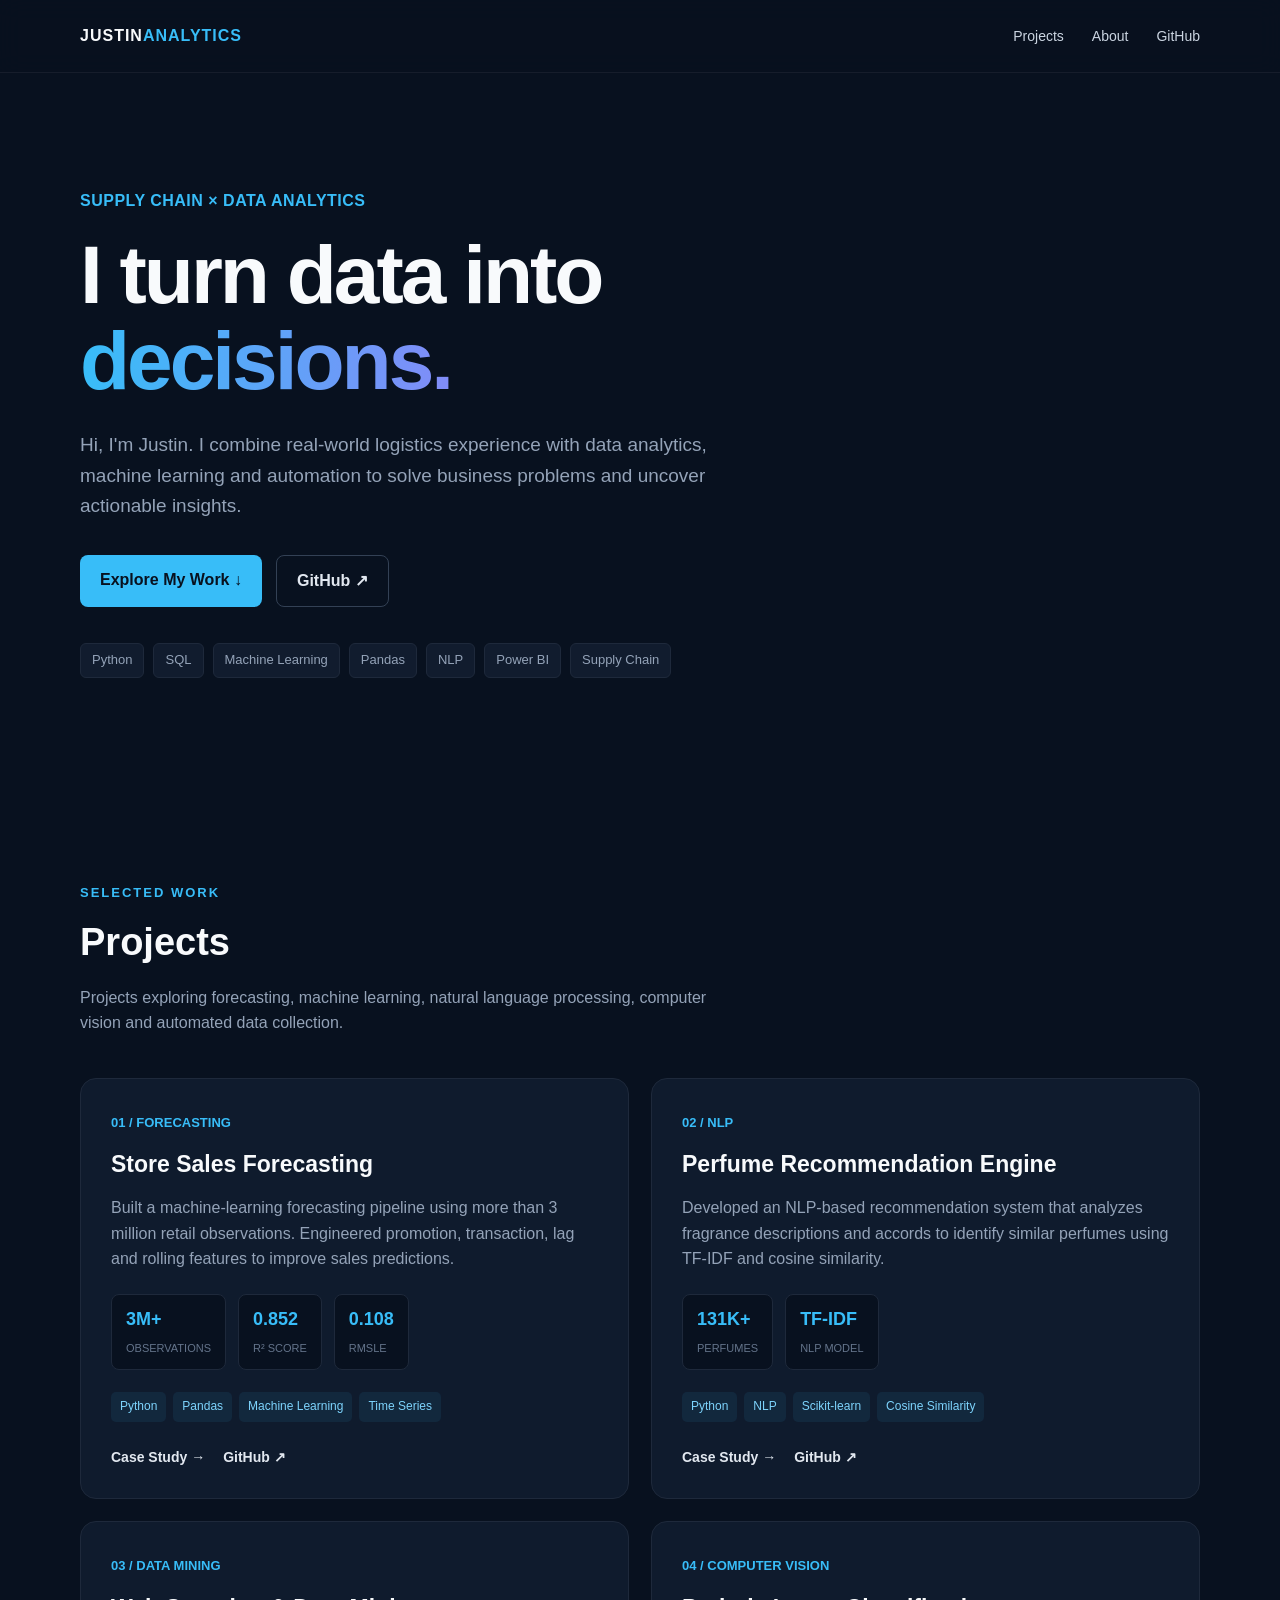
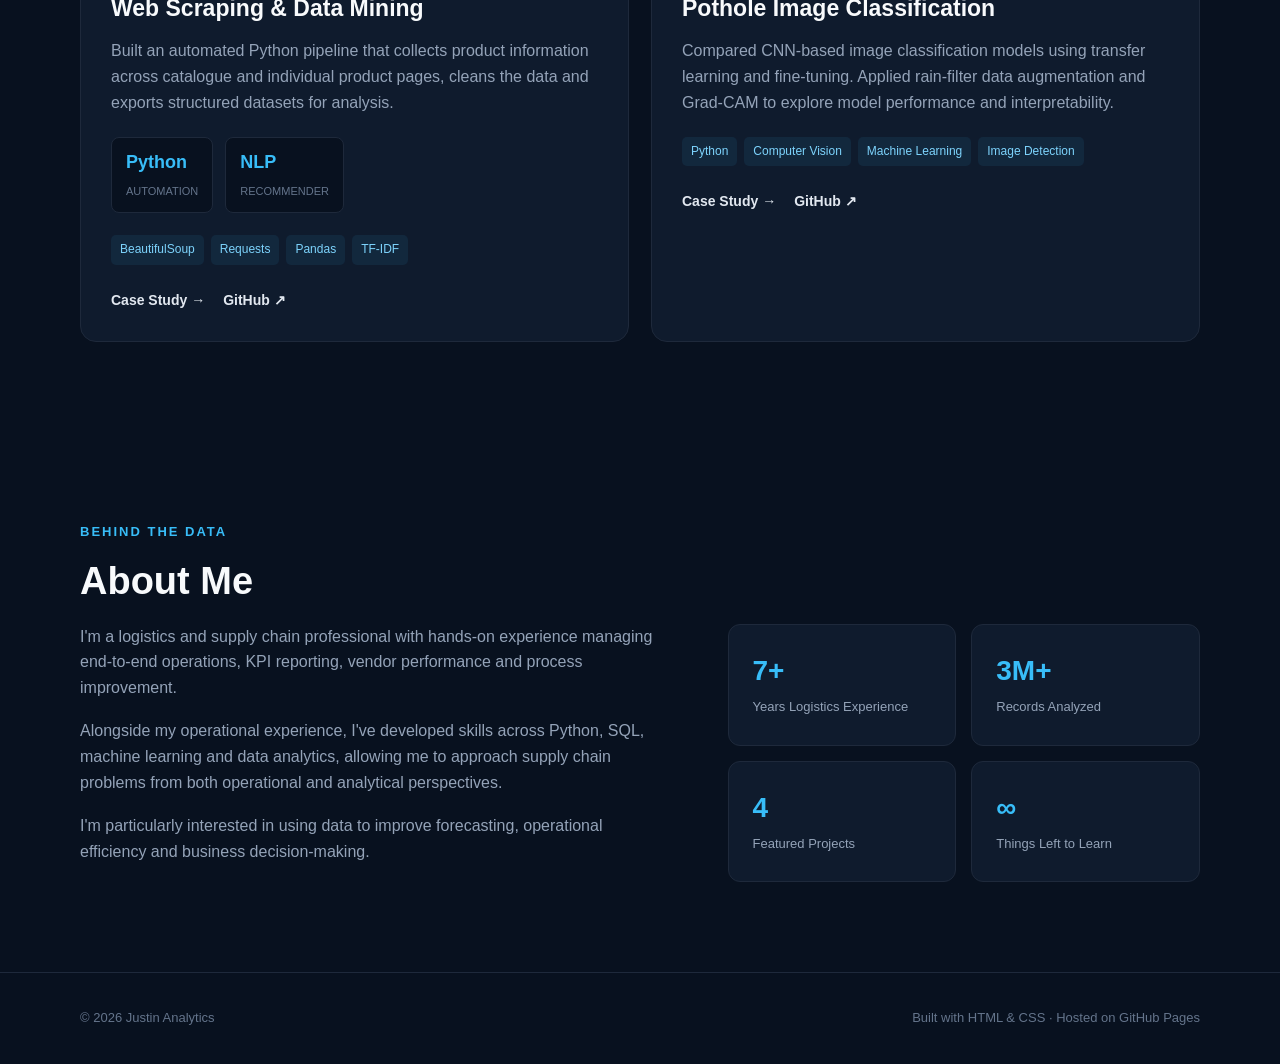
==== index.html @ 73d6aae2 "Add GoatCounter script for analytics" ====
<!DOCTYPE html>
<html lang="en">

<head>
    <meta charset="UTF-8">
    <meta name="viewport" content="width=device-width, initial-scale=1.0">

    <meta name="description"
          content="Justin's portfolio showcasing projects in data analytics, machine learning and supply chain.">

    <title>Justin Analytics | Data & Supply Chain</title>

    <link rel="stylesheet" href="style.css">
</head>

<body>

<nav>
    <div class="container nav-container">

        <div class="logo">
            JUSTIN<span>ANALYTICS</span>
        </div>

        <div class="nav-links">
            <a href="#projects">Projects</a>
            <a href="#about">About</a>
            <a href="https://github.com/ShinyDratini"
               target="_blank"
               rel="noopener noreferrer">GitHub</a>
        </div>

    </div>
</nav>


<main>

<section class="hero">

    <div class="container">

        <div class="eyebrow">
            SUPPLY CHAIN × DATA ANALYTICS
        </div>

        <h1>
            I turn data into
            <span class="gradient-text">decisions.</span>
        </h1>

        <p class="hero-description">
            Hi, I'm Justin. I combine real-world logistics experience
            with data analytics, machine learning and automation to
            solve business problems and uncover actionable insights.
        </p>

        <div class="hero-buttons">

            <a href="#projects" class="btn btn-primary">
                Explore My Work ↓
            </a>

            <a href="https://github.com/ShinyDratini"
               target="_blank"
               rel="noopener noreferrer"
               class="btn btn-secondary">
                GitHub ↗
            </a>

        </div>

        <div class="skills">
            <span class="skill">Python</span>
            <span class="skill">SQL</span>
            <span class="skill">Machine Learning</span>
            <span class="skill">Pandas</span>
            <span class="skill">NLP</span>
            <span class="skill">Power BI</span>
            <span class="skill">Supply Chain</span>
        </div>

    </div>

</section>


<section id="projects">

<div class="container">

    <div class="section-label">Selected Work</div>

    <h2 class="section-title">
        Projects
    </h2>

    <p class="section-description">
        Projects exploring forecasting, machine learning,
        natural language processing, computer vision and
        automated data collection.
    </p>


    <div class="project-grid">


        <!-- SALES FORECASTING -->

        <article class="project-card">

            <span class="project-number">01 / FORECASTING</span>

            <h3>Store Sales Forecasting</h3>

            <p>
                Built a machine-learning forecasting pipeline using
                more than 3 million retail observations. Engineered
                promotion, transaction, lag and rolling features to
                improve sales predictions.
            </p>

            <div class="metrics">

                <div class="metric">
                    <strong>3M+</strong>
                    <span>OBSERVATIONS</span>
                </div>

                <div class="metric">
                    <strong>0.852</strong>
                    <span>R² SCORE</span>
                </div>

                <div class="metric">
                    <strong>0.108</strong>
                    <span>RMSLE</span>
                </div>

            </div>

            <div class="tags">
                <span class="tag">Python</span>
                <span class="tag">Pandas</span>
                <span class="tag">Machine Learning</span>
                <span class="tag">Time Series</span>
            </div>

 
            <div class="project-links">

                <a href="projects/sales-forecasting.html">
                    Case Study →
                </a>

                <a href="https://github.com/ShinyDratini/Store-Sales---Time-Series-Forecasting"
                   target="_blank"
                   rel="noopener noreferrer">
                    GitHub ↗
                </a>

            </div>
        </article>


        <!-- PERFUME -->

        <article class="project-card">

            <span class="project-number">02 / NLP</span>

            <h3>Perfume Recommendation Engine</h3>

            <p>
                Developed an NLP-based recommendation system that
                analyzes fragrance descriptions and accords to identify
                similar perfumes using TF-IDF and cosine similarity.
            </p>

            <div class="metrics">

                <div class="metric">
                    <strong>131K+</strong>
                    <span>PERFUMES</span>
                </div>

                <div class="metric">
                    <strong>TF-IDF</strong>
                    <span>NLP MODEL</span>
                </div>

            </div>

            <div class="tags">
                <span class="tag">Python</span>
                <span class="tag">NLP</span>
                <span class="tag">Scikit-learn</span>
                <span class="tag">Cosine Similarity</span>
            </div>

            <div class="project-links">

                <a href="projects/fragrance-recommender.html">
                    Case Study →
                </a>

                <a href="https://github.com/ShinyDratini/Fragrantica-Perfume-Recommender"
                   target="_blank"
                   rel="noopener noreferrer">
                    GitHub ↗
                </a>

            </div>
        </article>


        <!-- WEB SCRAPING -->

        <article class="project-card">

            <span class="project-number">03 / DATA MINING</span>

            <h3>Web Scraping & Data Mining</h3>

            <p>
                Built an automated Python pipeline that collects product
                information across catalogue and individual product pages,
                cleans the data and exports structured datasets for analysis.
            </p>

            <div class="metrics">

                <div class="metric">
                    <strong>Python</strong>
                    <span>AUTOMATION</span>
                </div>

                <div class="metric">
                    <strong>NLP</strong>
                    <span>RECOMMENDER</span>
                </div>

            </div>

            <div class="tags">
                <span class="tag">BeautifulSoup</span>
                <span class="tag">Requests</span>
                <span class="tag">Pandas</span>
                <span class="tag">TF-IDF</span>
            </div>

            <div class="project-links">

                <a href="projects/web-scraping.html">
                    Case Study →
                </a>

                <a href="https://github.com/ShinyDratini/web-scraping-data-mining"
                   target="_blank"
                   rel="noopener noreferrer">
                    GitHub ↗
                </a>

            </div>

        </article>


        <!-- POTHOLE -->

        <article class="project-card">

            <span class="project-number">04 / COMPUTER VISION</span>

            <h3>Pothole Image Classification</h3>

            <p>
                Compared CNN-based image classification models
                using transfer learning and fine-tuning.
                Applied rain-filter data augmentation and
                Grad-CAM to explore model performance
                and interpretability.
            </p>

            <div class="tags">
                <span class="tag">Python</span>
                <span class="tag">Computer Vision</span>
                <span class="tag">Machine Learning</span>
                <span class="tag">Image Detection</span>
            </div>

            <div class="project-links">

                <a href="projects/pothole-detection.html">
                    Case Study →
                </a>

                <a href="https://github.com/ShinyDratini/pothole-detection-computer-vision"
                   target="_blank"
                   rel="noopener noreferrer">
                    GitHub ↗
                </a>

            </div>

        </article>


    </div>

</div>

</section>


<section id="about">

<div class="container">

    <div class="section-label">Behind the Data</div>

    <h2 class="section-title">
        About Me
    </h2>


    <div class="about-grid">

        <div class="about-text">

            <p>
                I'm a logistics and supply chain professional with
                hands-on experience managing end-to-end operations,
                KPI reporting, vendor performance and process improvement.
            </p>

            <p>
                Alongside my operational experience, I've developed
                skills across Python, SQL, machine learning and data
                analytics, allowing me to approach supply chain problems
                from both operational and analytical perspectives.
            </p>

            <p>
                I'm particularly interested in using data to improve
                forecasting, operational efficiency and business
                decision-making.
            </p>

        </div>


        <div class="about-stats">

            <div class="stat">
                <strong>7+</strong>
                <span>Years Logistics Experience</span>
            </div>

            <div class="stat">
                <strong>3M+</strong>
                <span>Records Analyzed</span>
            </div>

            <div class="stat">
                <strong>4</strong>
                <span>Featured Projects</span>
            </div>

            <div class="stat">
                <strong>∞</strong>
                <span>Things Left to Learn</span>
            </div>

        </div>

    </div>

</div>

</section>

</main>


<footer>

    <div class="container footer-content">

        <span>© 2026 Justin Analytics</span>

        <span>
            Built with HTML & CSS · Hosted on GitHub Pages
        </span>

    </div>

</footer>
<script
    data-goatcounter="https://justinanalytics.goatcounter.com/count"
    async
    src="https://gc.zgo.at/count.js">
</script>
</body>
</html>
---- style.css ----
* {
    box-sizing: border-box;
    margin: 0;
    padding: 0;
}

html {
    scroll-behavior: smooth;
}

body {
    font-family: Inter, -apple-system, BlinkMacSystemFont, "Segoe UI", sans-serif;
    background: #08111f;
    color: #f8fafc;
    line-height: 1.6;
}

.container {
    width: min(1120px, 90%);
    margin: auto;
}

/* NAVIGATION */

nav {
    position: sticky;
    top: 0;
    z-index: 100;
    background: rgba(8, 17, 31, 0.88);
    backdrop-filter: blur(12px);
    border-bottom: 1px solid rgba(255,255,255,.06);
}

.nav-container {
    height: 72px;
    display: flex;
    justify-content: space-between;
    align-items: center;
}

.logo {
    font-weight: 800;
    letter-spacing: 1px;
}

.logo span {
    color: #38bdf8;
}

.nav-links {
    display: flex;
    gap: 28px;
}

.nav-links a {
    color: #cbd5e1;
    text-decoration: none;
    font-size: 14px;
    transition: .2s;
}

.nav-links a:hover {
    color: #38bdf8;
}

/* HERO */

.hero {
    min-height: 80vh;
    display: flex;
    align-items: center;
    padding: 80px 0;
}

.eyebrow {
    color: #38bdf8;
    font-weight: 700;
    margin-bottom: 18px;
    letter-spacing: .5px;
}

.hero h1 {
    font-size: clamp(48px, 7vw, 82px);
    line-height: 1.05;
    max-width: 850px;
    letter-spacing: -3px;
}

.gradient-text {
    background: linear-gradient(90deg, #38bdf8, #818cf8);
    -webkit-background-clip: text;
    -webkit-text-fill-color: transparent;
}

.hero-description {
    max-width: 700px;
    margin-top: 26px;
    color: #94a3b8;
    font-size: 19px;
}

.hero-buttons {
    margin-top: 34px;
    display: flex;
    gap: 14px;
    flex-wrap: wrap;
}

.btn {
    display: inline-block;
    padding: 12px 20px;
    border-radius: 8px;
    text-decoration: none;
    font-weight: 700;
    transition: .2s;
}

.btn-primary {
    background: #38bdf8;
    color: #08111f;
}

.btn-primary:hover {
    transform: translateY(-2px);
    background: #7dd3fc;
}

.btn-secondary {
    border: 1px solid #334155;
    color: #e2e8f0;
}

.btn-secondary:hover {
    border-color: #38bdf8;
    color: #38bdf8;
}

.skills {
    display: flex;
    flex-wrap: wrap;
    gap: 9px;
    margin-top: 36px;
}

.skill {
    padding: 6px 11px;
    background: #111c2e;
    border: 1px solid #1e293b;
    border-radius: 6px;
    color: #94a3b8;
    font-size: 13px;
}

/* SECTIONS */

section {
    padding: 90px 0;
}

.section-label {
    color: #38bdf8;
    font-size: 13px;
    font-weight: 800;
    letter-spacing: 2px;
    text-transform: uppercase;
}

.section-title {
    font-size: 38px;
    margin-top: 8px;
    margin-bottom: 12px;
}

.section-description {
    color: #94a3b8;
    max-width: 650px;
    margin-bottom: 42px;
}

/* PROJECTS */

.project-grid {
    display: grid;
    grid-template-columns: repeat(2, 1fr);
    gap: 22px;
}

.project-card {
    background: #0f1b2d;
    border: 1px solid #1e293b;
    border-radius: 16px;
    padding: 30px;
    transition: .25s;
    position: relative;
    overflow: hidden;
}

.project-card:hover {
    transform: translateY(-5px);
    border-color: #38bdf8;
}

.project-number {
    color: #38bdf8;
    font-size: 13px;
    font-weight: 800;
}

.project-card h3 {
    font-size: 23px;
    margin-top: 12px;
}

.project-card p {
    color: #94a3b8;
    margin-top: 12px;
}

.metrics {
    display: flex;
    gap: 12px;
    flex-wrap: wrap;
    margin-top: 22px;
}

.metric {
    background: #08111f;
    border: 1px solid #1e293b;
    padding: 10px 14px;
    border-radius: 8px;
}

.metric strong {
    display: block;
    color: #38bdf8;
    font-size: 18px;
}

.metric span {
    color: #64748b;
    font-size: 11px;
}

.tags {
    display: flex;
    flex-wrap: wrap;
    gap: 7px;
    margin-top: 22px;
}

.tag {
    font-size: 12px;
    color: #7dd3fc;
    background: rgba(56, 189, 248, .08);
    padding: 5px 9px;
    border-radius: 5px;
}

.project-links {
    margin-top: 24px;
    display: flex;
    gap: 18px;
}

.project-links a {
    color: #e2e8f0;
    font-weight: 700;
    text-decoration: none;
    font-size: 14px;
}

.project-links a:hover {
    color: #38bdf8;
}

/* ABOUT */

.about-grid {
    display: grid;
    grid-template-columns: 1.1fr .9fr;
    gap: 70px;
}

.about-text p {
    color: #94a3b8;
    margin-bottom: 18px;
}

.about-stats {
    display: grid;
    grid-template-columns: repeat(2, 1fr);
    gap: 15px;
}

.stat {
    background: #0f1b2d;
    border: 1px solid #1e293b;
    padding: 24px;
    border-radius: 12px;
}

.stat strong {
    display: block;
    color: #38bdf8;
    font-size: 28px;
}

.stat span {
    color: #94a3b8;
    font-size: 13px;
}

/* FOOTER */

footer {
    border-top: 1px solid #1e293b;
    padding: 35px 0;
    color: #64748b;
    font-size: 13px;
}

.footer-content {
    display: flex;
    justify-content: space-between;
}

/* MOBILE */

@media (max-width: 760px) {
    .nav-links {
        gap: 14px;
    }

    .hero h1 {
        letter-spacing: -2px;
    }

    .project-grid,
    .about-grid {
        grid-template-columns: 1fr;
    }

    .about-grid {
        gap: 35px;
    }

    .footer-content {
        flex-direction: column;
        gap: 8px;
    }
}

/* ========================================
   CASE STUDY PAGES
======================================== */

.case-hero {
    padding: 110px 0 70px;
}

.back-link {
    display: inline-block;
    color: #94a3b8;
    text-decoration: none;
    margin-bottom: 45px;
    font-size: 14px;
}

.back-link:hover {
    color: #38bdf8;
}

.case-title {
    font-size: clamp(52px, 7vw, 86px);
    line-height: 1;
    letter-spacing: -4px;
    max-width: 850px;
    margin-top: 16px;
}

.case-intro {
    max-width: 720px;
    color: #94a3b8;
    font-size: 20px;
    margin-top: 28px;
    line-height: 1.7;
}

.case-section {
    border-top: 1px solid #1e293b;
}

.case-metrics {
    display: grid;
    grid-template-columns: repeat(4, 1fr);
    gap: 15px;
    margin-top: 35px;
}

.case-metric {
    background: #0f1b2d;
    border: 1px solid #1e293b;
    border-radius: 12px;
    padding: 25px;
}

.case-metric strong {
    display: block;
    color: #38bdf8;
    font-size: 30px;
}

.case-metric span {
    color: #94a3b8;
    font-size: 13px;
}

.case-content {
    display: grid;
    grid-template-columns: 80px minmax(0, 760px);
    gap: 35px;
}

.case-number {
    color: #334155;
    font-size: 42px;
    font-weight: 800;
}

.case-content p {
    color: #94a3b8;
    font-size: 17px;
    margin-bottom: 20px;
}

.data-grid,
.feature-grid {
    display: grid;
    grid-template-columns: repeat(2, 1fr);
    gap: 12px;
    margin-top: 30px;
}

.data-grid > div,
.feature-box {
    background: #0f1b2d;
    border: 1px solid #1e293b;
    padding: 20px;
    border-radius: 10px;
}

.data-grid strong {
    display: block;
    color: #38bdf8;
}

.data-grid span {
    color: #64748b;
    font-size: 13px;
}

.feature-box strong {
    color: #e2e8f0;
}

.feature-box p {
    font-size: 14px;
    margin: 7px 0 0;
}

.journey {
    margin-top: 35px;
}

.journey-step {
    background: #0f1b2d;
    border: 1px solid #1e293b;
    border-radius: 12px;
    padding: 25px;
}

.journey-step span {
    display: block;
    color: #94a3b8;
    font-size: 13px;
}

.journey-step strong {
    display: block;
    color: #38bdf8;
    font-size: 28px;
    margin: 5px 0;
}

.journey-step p {
    font-size: 14px;
    margin: 5px 0 0;
}

.journey-arrow {
    color: #38bdf8;
    margin: 10px 0 10px 30px;
    font-size: 22px;
}

.final-step {
    border-color: #38bdf8;
}

.model-table {
    margin-top: 30px;
    border: 1px solid #1e293b;
    border-radius: 12px;
    overflow: hidden;
}

.model-row {
    display: grid;
    grid-template-columns: 1fr 120px;
    padding: 18px 20px;
    border-bottom: 1px solid #1e293b;
}

.model-row:last-child {
    border-bottom: none;
}

.model-header {
    color: #64748b;
    font-size: 12px;
    text-transform: uppercase;
}

.model-row strong {
    color: #e2e8f0;
}

.best-model {
    background: rgba(56, 189, 248, .07);
}

.best-model strong {
    color: #38bdf8;
}

.results-grid {
    display: grid;
    grid-template-columns: repeat(2, 1fr);
    gap: 15px;
    margin-top: 30px;
}

.results-grid div {
    background: #0f1b2d;
    border: 1px solid #1e293b;
    border-radius: 12px;
    padding: 25px;
}

.results-grid span {
    display: block;
    color: #64748b;
    font-size: 12px;
}

.results-grid strong {
    color: #38bdf8;
    font-size: 30px;
}

.importance-item {
    margin-top: 35px;
}

.importance-item > div:first-child {
    display: flex;
    justify-content: space-between;
    margin-bottom: 10px;
}

.importance-item span {
    color: #38bdf8;
}

.importance-bar {
    height: 12px;
    background: #111c2e;
    border-radius: 20px;
    overflow: hidden;
}

.importance-bar div {
    height: 100%;
    background: linear-gradient(90deg, #38bdf8, #818cf8);
    border-radius: 20px;
}

.takeaway {
    border-left: 2px solid #38bdf8;
    padding-left: 20px;
    margin-top: 30px;
}

.takeaway strong {
    font-size: 18px;
}

.takeaway p {
    margin-top: 8px;
}

.project-end {
    display: flex;
    justify-content: space-between;
    align-items: center;
    gap: 30px;
}

.project-end h2 {
    margin-top: 8px;
    font-size: 32px;
}

@media (max-width: 760px) {

    .case-title {
        letter-spacing: -2px;
    }

    .case-metrics {
        grid-template-columns: repeat(2, 1fr);
    }

    .case-content {
        grid-template-columns: 1fr;
    }

    .case-number {
        font-size: 25px;
    }

    .data-grid,
    .feature-grid,
    .results-grid {
        grid-template-columns: 1fr;
    }

    .project-end {
        flex-direction: column;
        align-items: flex-start;
    }
}


/* POTHOLE PROJECT SLIDESHOW */

.pothole-slideshow {
    max-width: 1000px;
    margin: 40px auto 0;
    padding: 16px;
    background: #0f1b2d;
    border: 1px solid #24364d;
    border-radius: 18px;
}

.pothole-slideshow img {
    display: block;
    width: 100%;
    height: auto;
    aspect-ratio: 16 / 9;
    object-fit: contain;
    background: #ffffff;
    border-radius: 10px;
}

.slideshow-controls {
    display: flex;
    align-items: center;
    justify-content: space-between;
    gap: 12px;
    margin-top: 20px;
}

.slideshow-controls button {
    padding: 12px 20px;
    background: #172b42;
    color: #ffffff;
    border: 1px solid #334155;
    border-radius: 8px;
    cursor: pointer;
    font: inherit;
    transition: 0.2s ease;
}

.slideshow-controls button:hover {
    background: #38bdf8;
    color: #08111f;
}

#slide-counter {
    color: #94a3b8;
    font-size: 14px;
    white-space: nowrap;
}

@media (max-width: 600px) {

    .pothole-slideshow {
        padding: 8px;
    }

    .slideshow-controls button {
        padding: 10px 12px;
        font-size: 13px;
    }

}
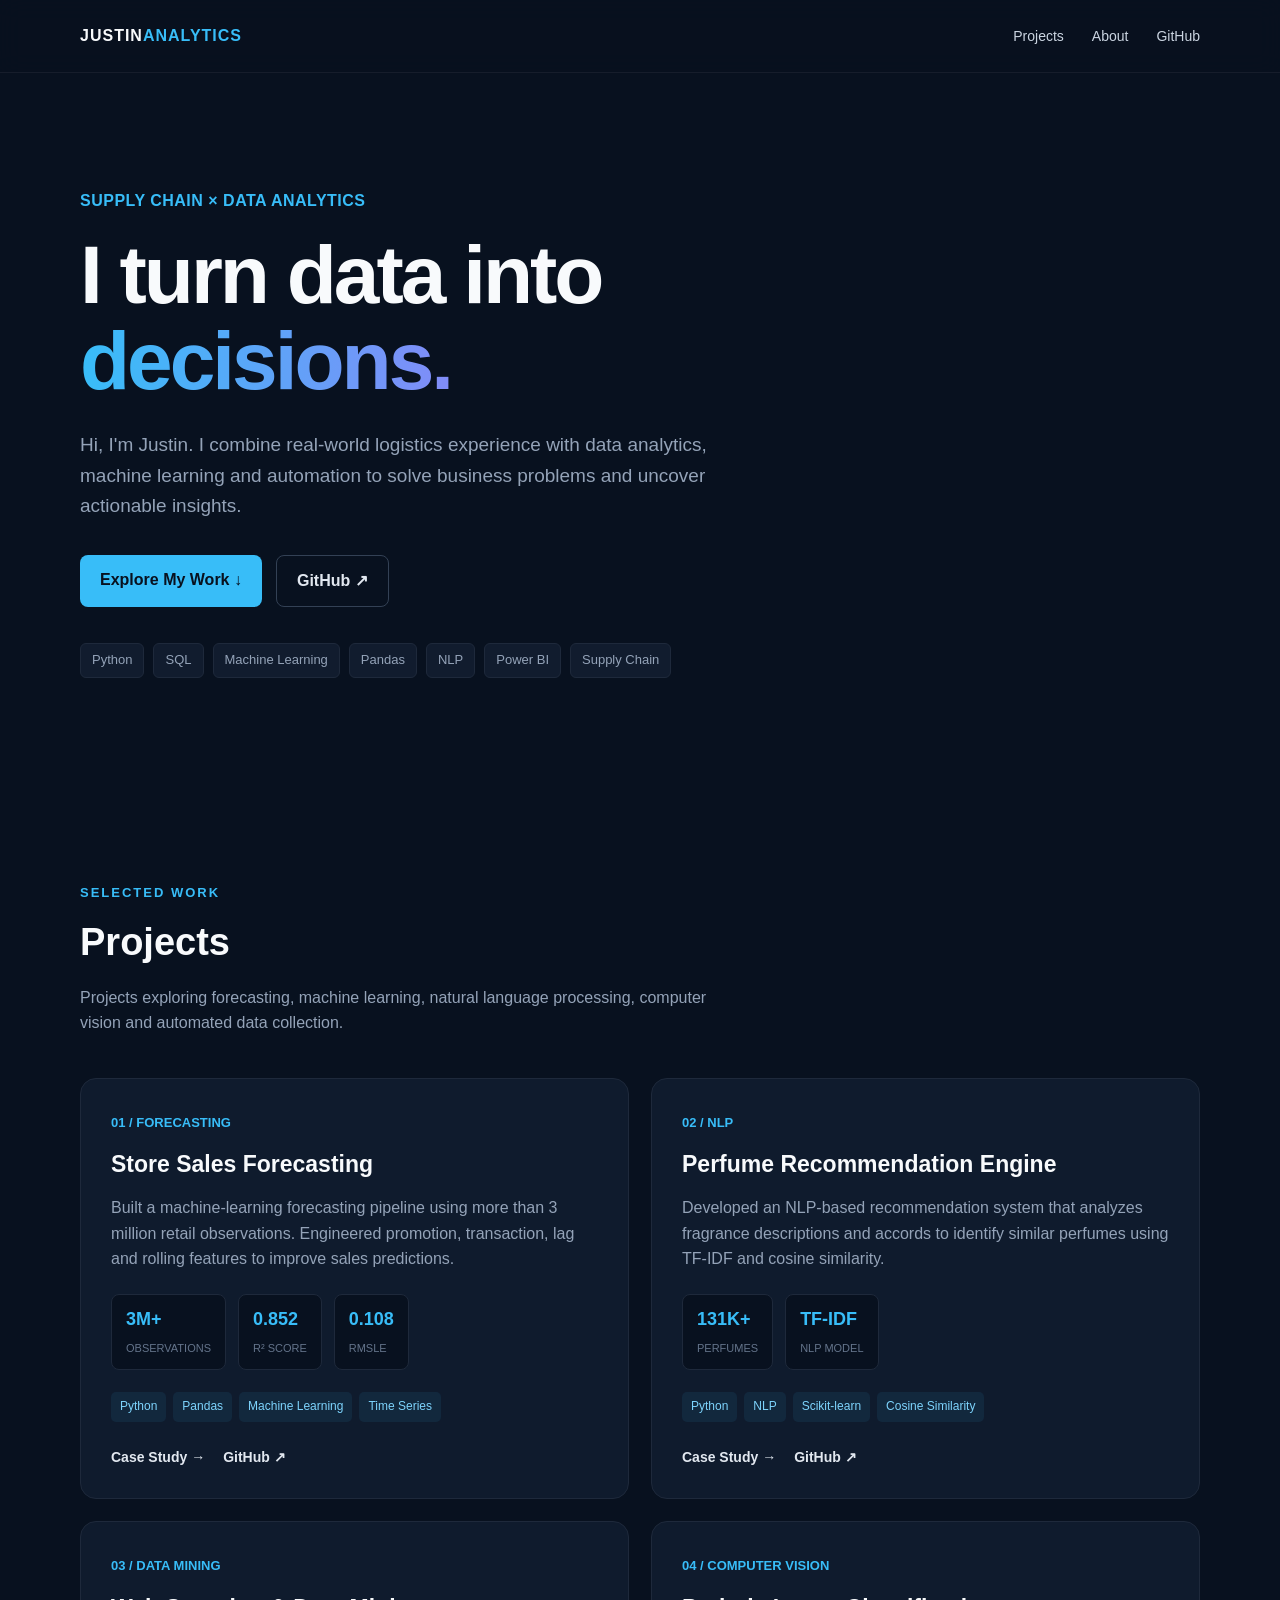
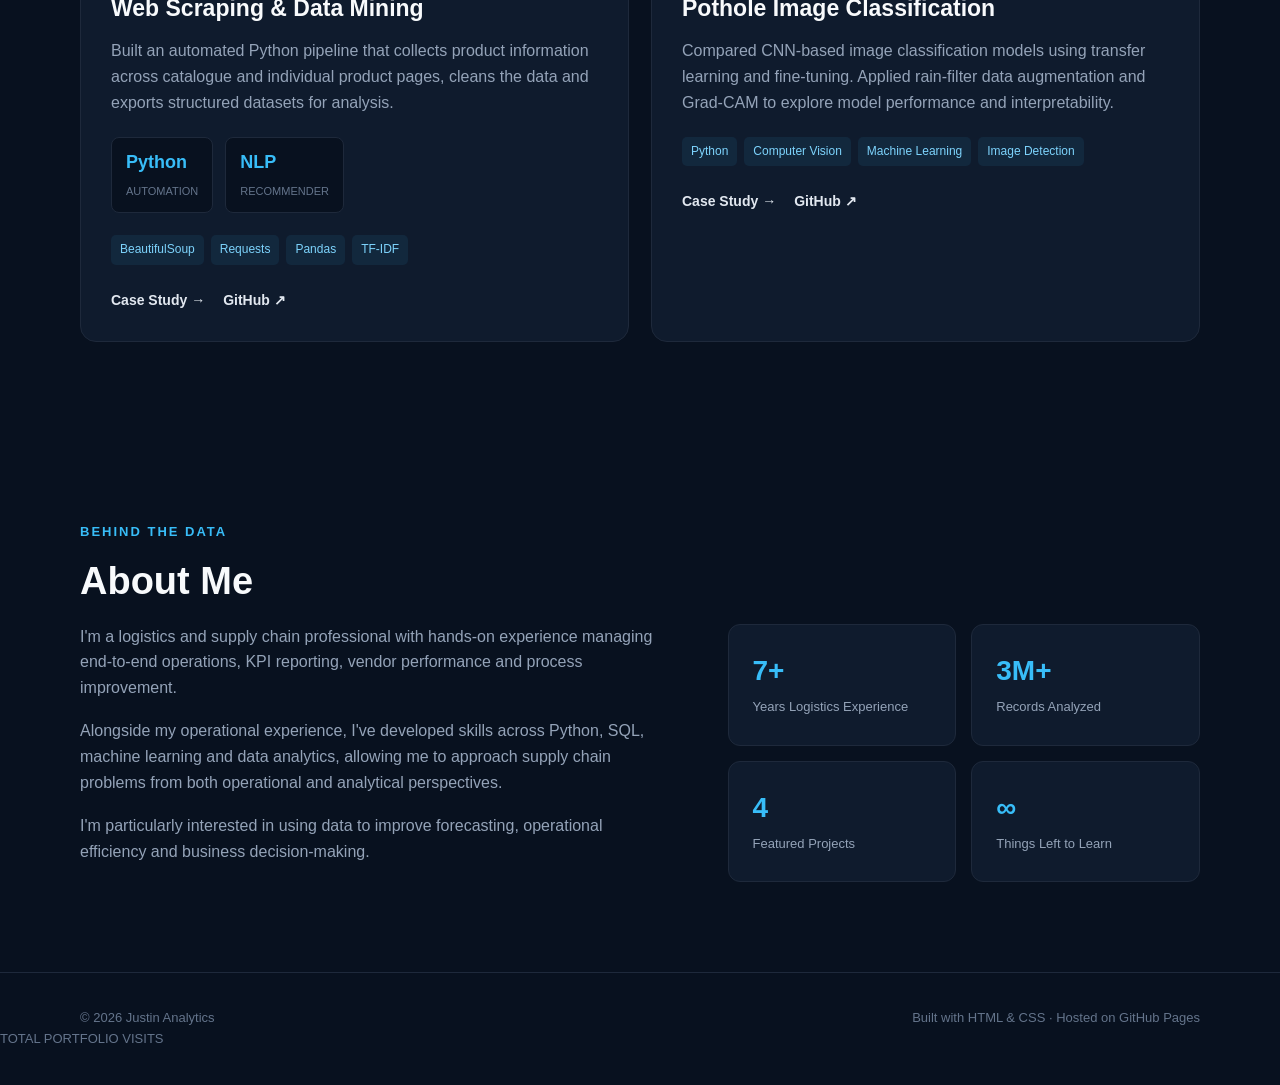
==== commit a91f4f62: "Add visitor counter section to index.html" ====
--- a/index.html
+++ b/index.html
@@ -394,7 +394,15 @@
         </span>
 
     </div>
-
+    <div class="visitor-counter">
+
+        <span class="visitor-label">
+            TOTAL PORTFOLIO VISITS
+        </span>
+
+        <div id="portfolio-visit-count"></div>
+
+    </div>
 </footer>
 <script
     data-goatcounter="https://justinanalytics.goatcounter.com/count"
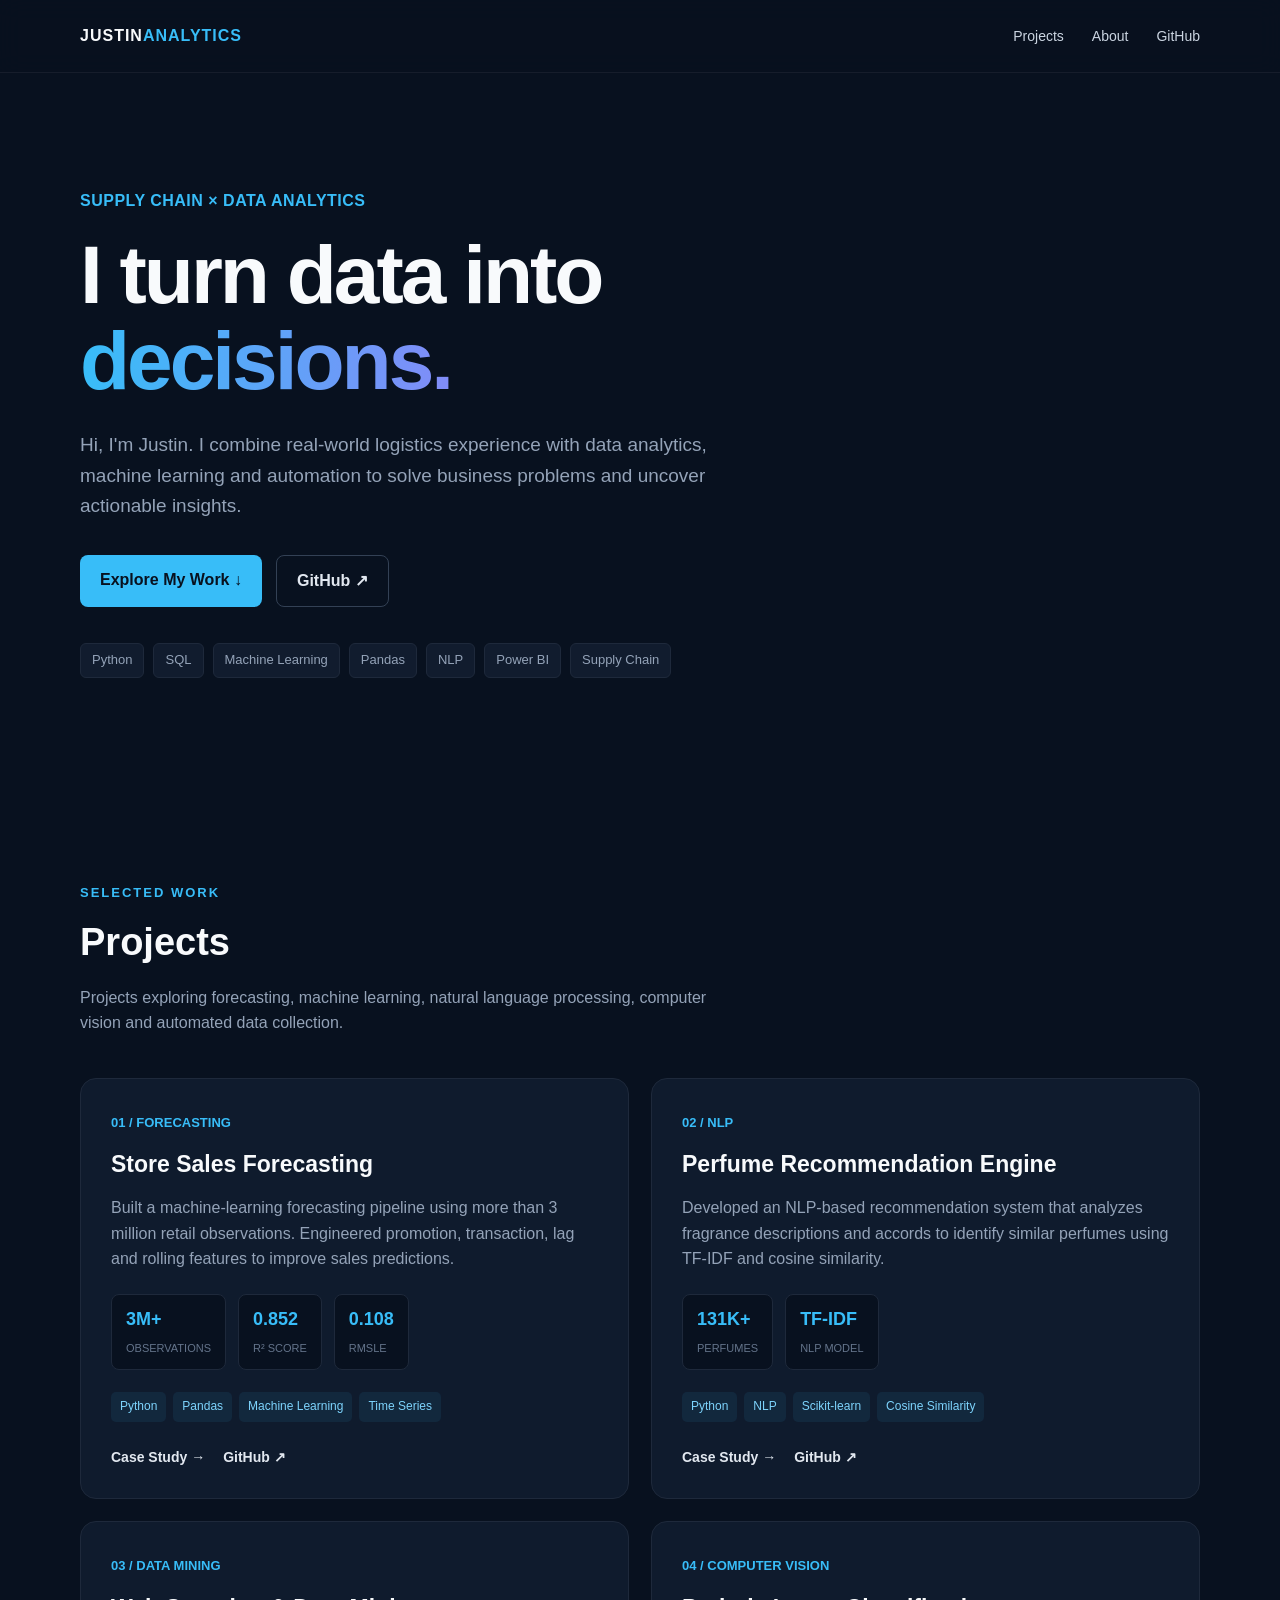
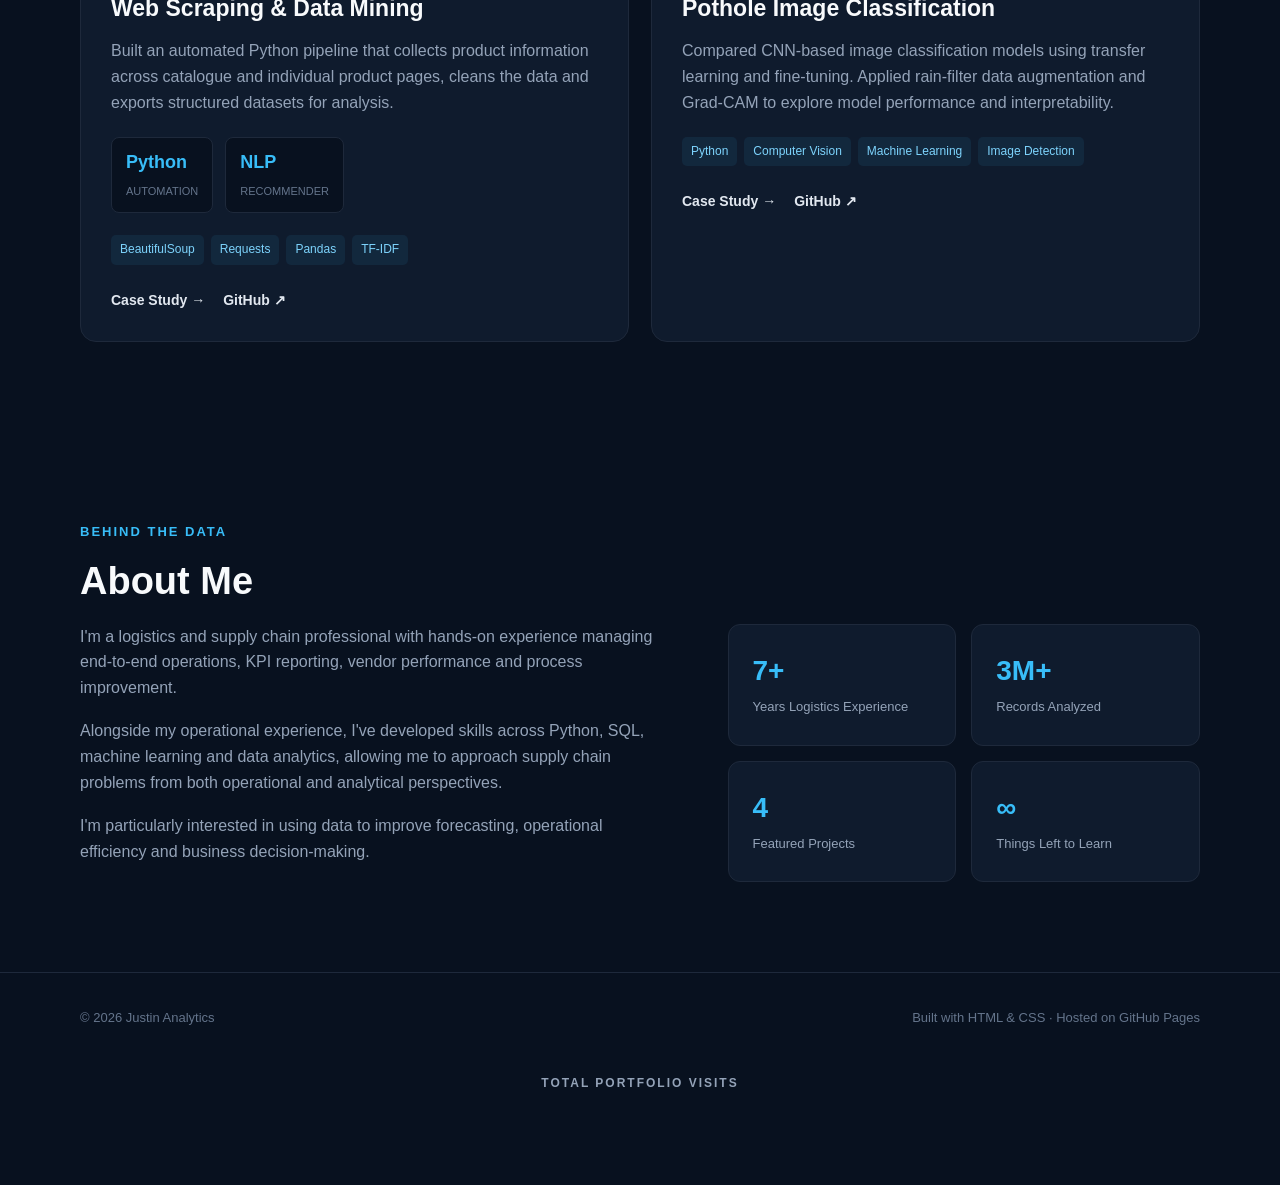
==== commit 870c97d3: "Improve GoatCounter loading with retry mechanism Refactor visitor counter script to include retry lo" ====
--- a/index.html
+++ b/index.html
@@ -403,11 +403,43 @@
         <div id="portfolio-visit-count"></div>
 
     </div>
-</footer>
+</footer>  
 <script
     data-goatcounter="https://justinanalytics.goatcounter.com/count"
     async
     src="https://gc.zgo.at/count.js">
 </script>
+
+<!-- Public Visitor Counter -->
+
+<script>
+    let counterAttempts = 0;
+
+    function loadPortfolioCounter() {
+
+        if (
+            window.goatcounter &&
+            typeof window.goatcounter.visit_count === "function"
+        ) {
+            window.goatcounter.visit_count({
+                append: "#portfolio-visit-count",
+                path: "TOTAL",
+                no_branding: true
+            });
+
+            return;
+        }
+
+        counterAttempts++;
+
+        if (counterAttempts < 25) {
+            setTimeout(loadPortfolioCounter, 200);
+        } else {
+            console.warn("GoatCounter did not load.");
+        }
+    }
+
+    loadPortfolioCounter();
+</script>
 </body>
 </html>
--- a/style.css
+++ b/style.css
@@ -715,3 +715,40 @@
     }
 
 }
+
+/* Portfolio Visitor Counter */
+
+.visitor-counter {
+    text-align: center;
+    padding: 25px 20px;
+    margin: 20px auto;
+}
+
+.visitor-label {
+    display: block;
+    font-size: 12px;
+    font-weight: 600;
+    letter-spacing: 2px;
+    color: #94a3b8;
+    margin-bottom: 12px;
+}
+
+#portfolio-visit-count {
+    display: flex;
+    justify-content: center;
+}
+
+/* GoatCounter widget */
+
+#portfolio-visit-count > div {
+    background: #101b2b !important;
+    border: 1px solid #334155 !important;
+    border-radius: 12px !important;
+    color: #38bdf8 !important;
+    font-family: inherit !important;
+}
+
+#portfolio-visit-count #gcvc-views {
+    color: #38bdf8 !important;
+    font-weight: 700 !important;
+}
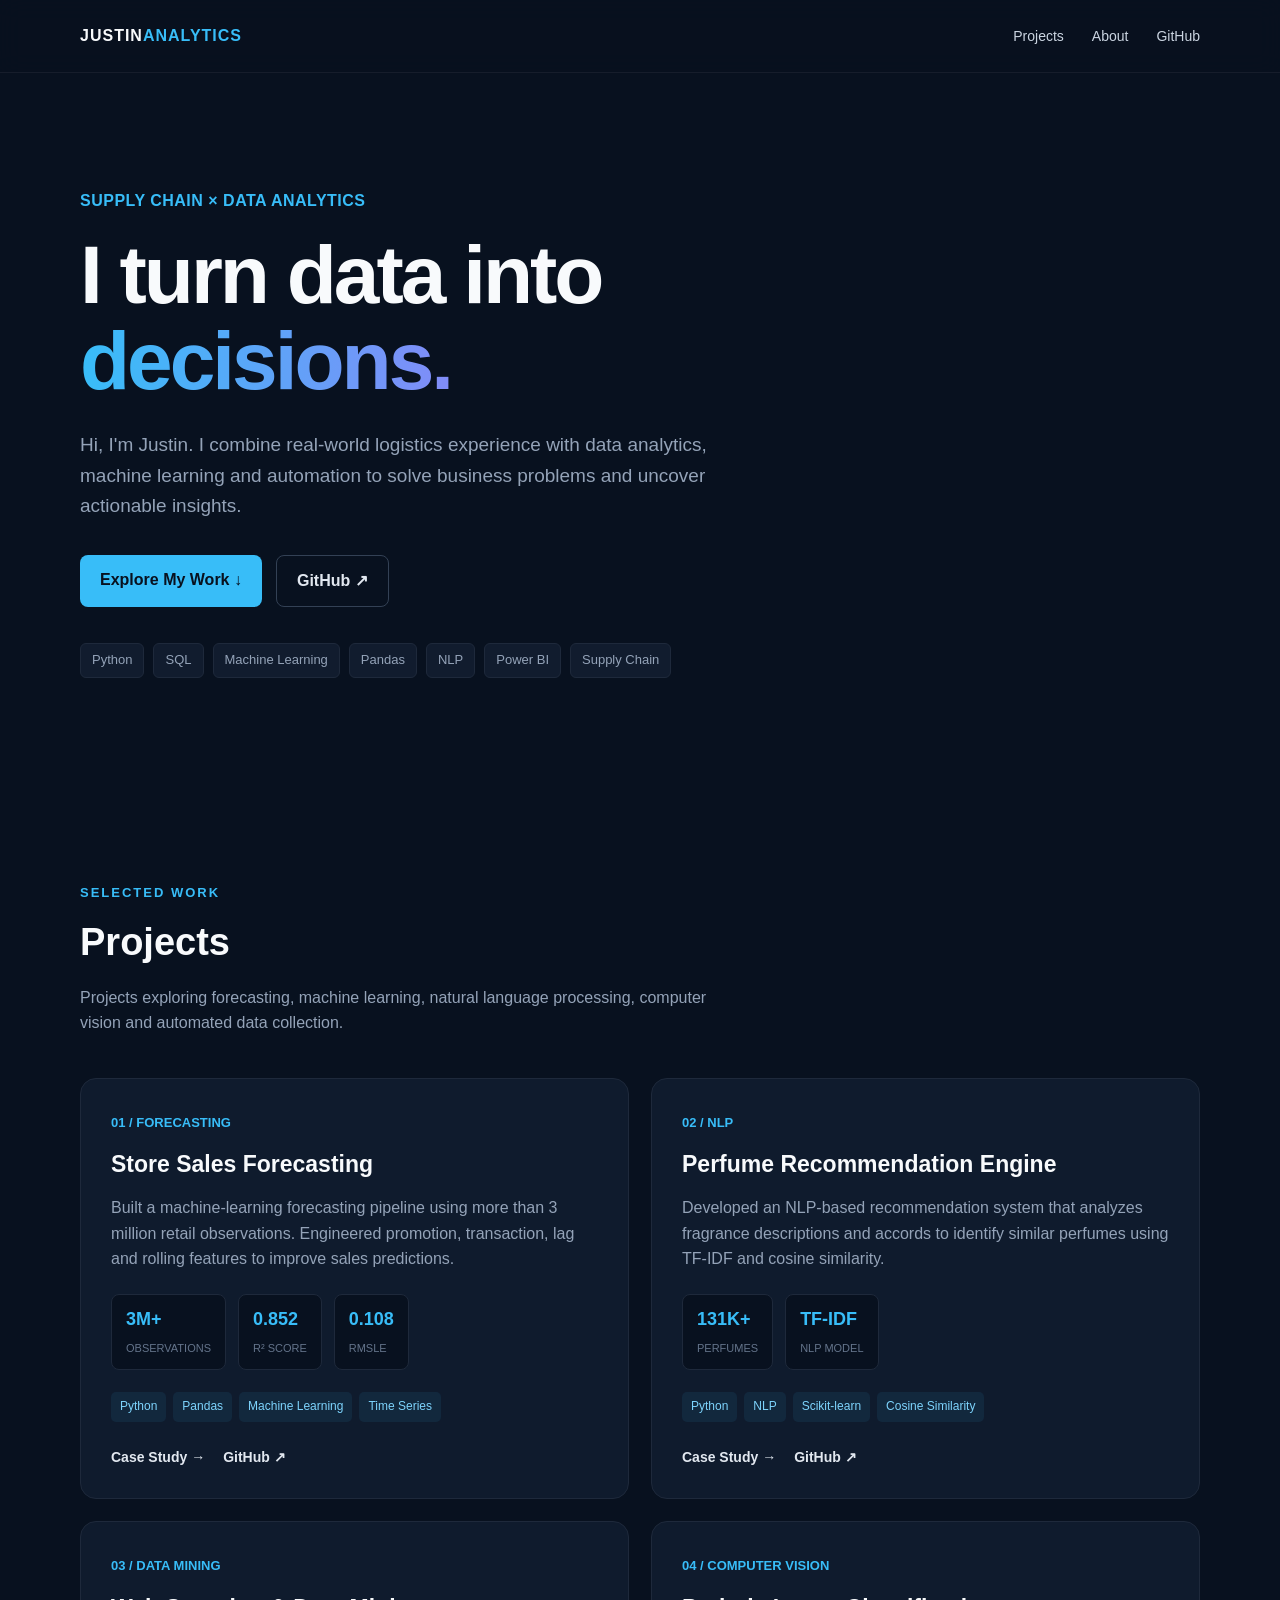
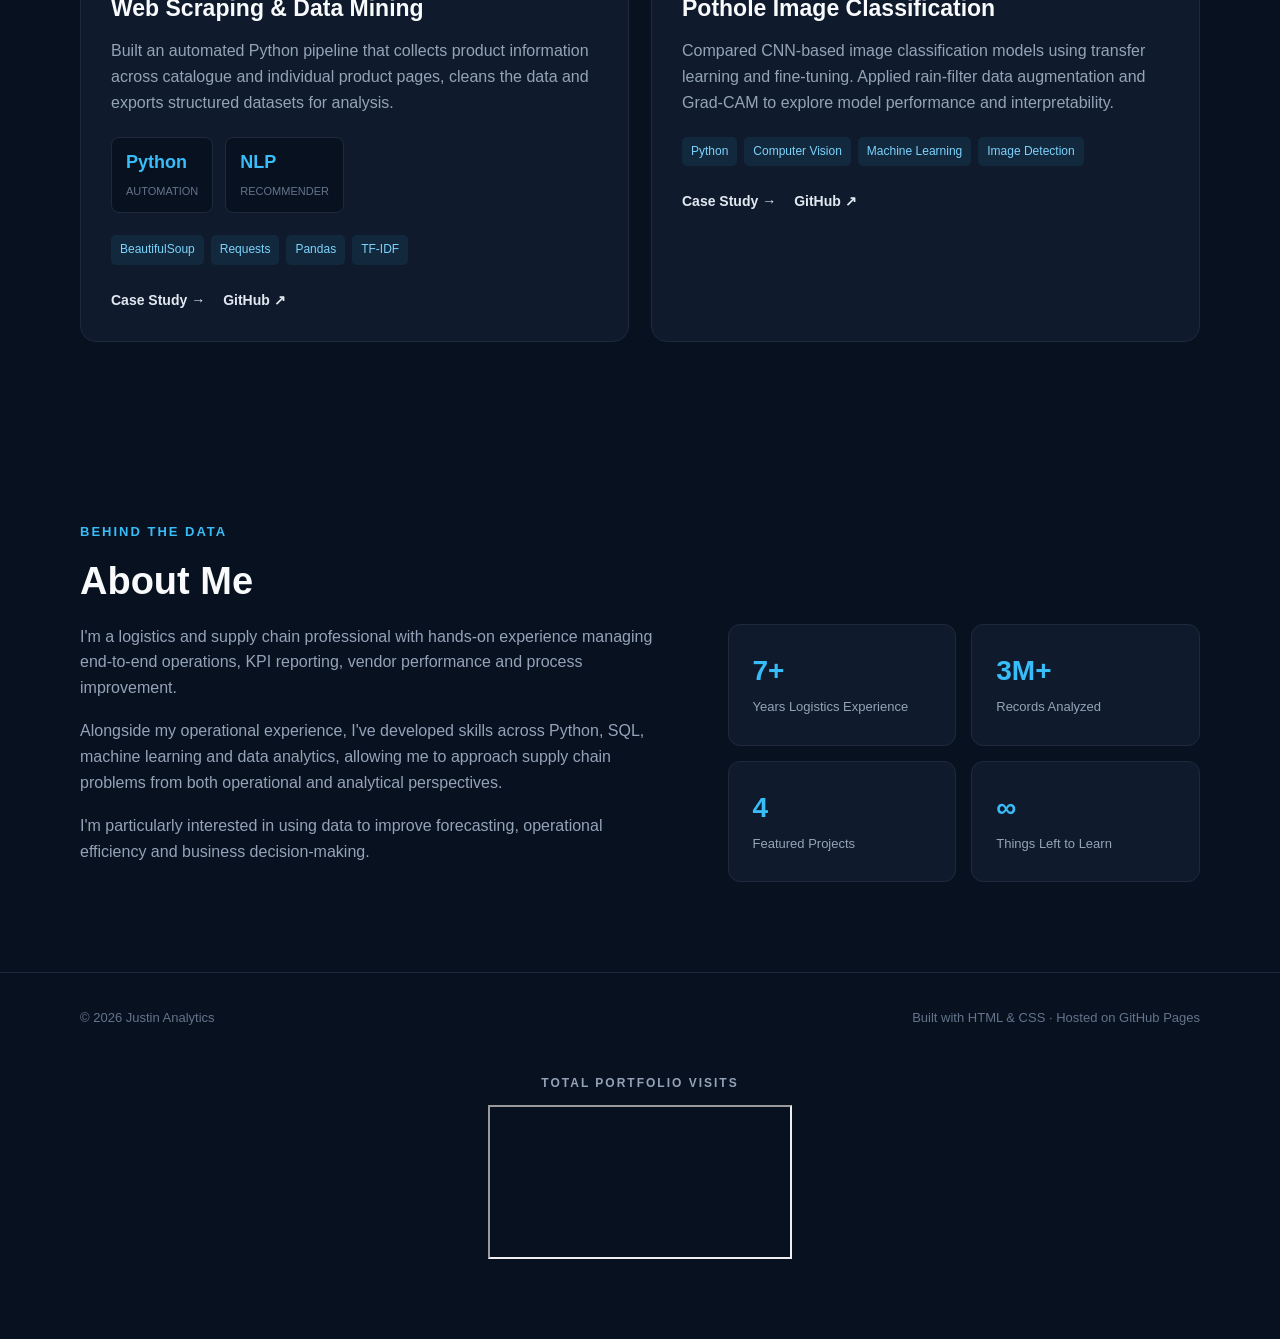
==== commit 18fb2967: "Integrate GoatCounter iframe for portfolio visits Replaced the static portfolio visit count with an " ====
--- a/index.html
+++ b/index.html
@@ -400,7 +400,13 @@
             TOTAL PORTFOLIO VISITS
         </span>
 
-        <div id="portfolio-visit-count"></div>
+        <div id="portfolio-visit-count">
+          <iframe
+              src="https://justinanalytics.goatcounter.com/counter/TOTAL.html?no_branding=1"
+              title="Total portfolio visits"
+              loading="lazy">
+          </iframe>
+</div>
 
     </div>
 </footer>  
@@ -410,36 +416,5 @@
     src="https://gc.zgo.at/count.js">
 </script>
 
-<!-- Public Visitor Counter -->
-
-<script>
-    let counterAttempts = 0;
-
-    function loadPortfolioCounter() {
-
-        if (
-            window.goatcounter &&
-            typeof window.goatcounter.visit_count === "function"
-        ) {
-            window.goatcounter.visit_count({
-                append: "#portfolio-visit-count",
-                path: "TOTAL",
-                no_branding: true
-            });
-
-            return;
-        }
-
-        counterAttempts++;
-
-        if (counterAttempts < 25) {
-            setTimeout(loadPortfolioCounter, 200);
-        } else {
-            console.warn("GoatCounter did not load.");
-        }
-    }
-
-    loadPortfolioCounter();
-</script>
 </body>
 </html>
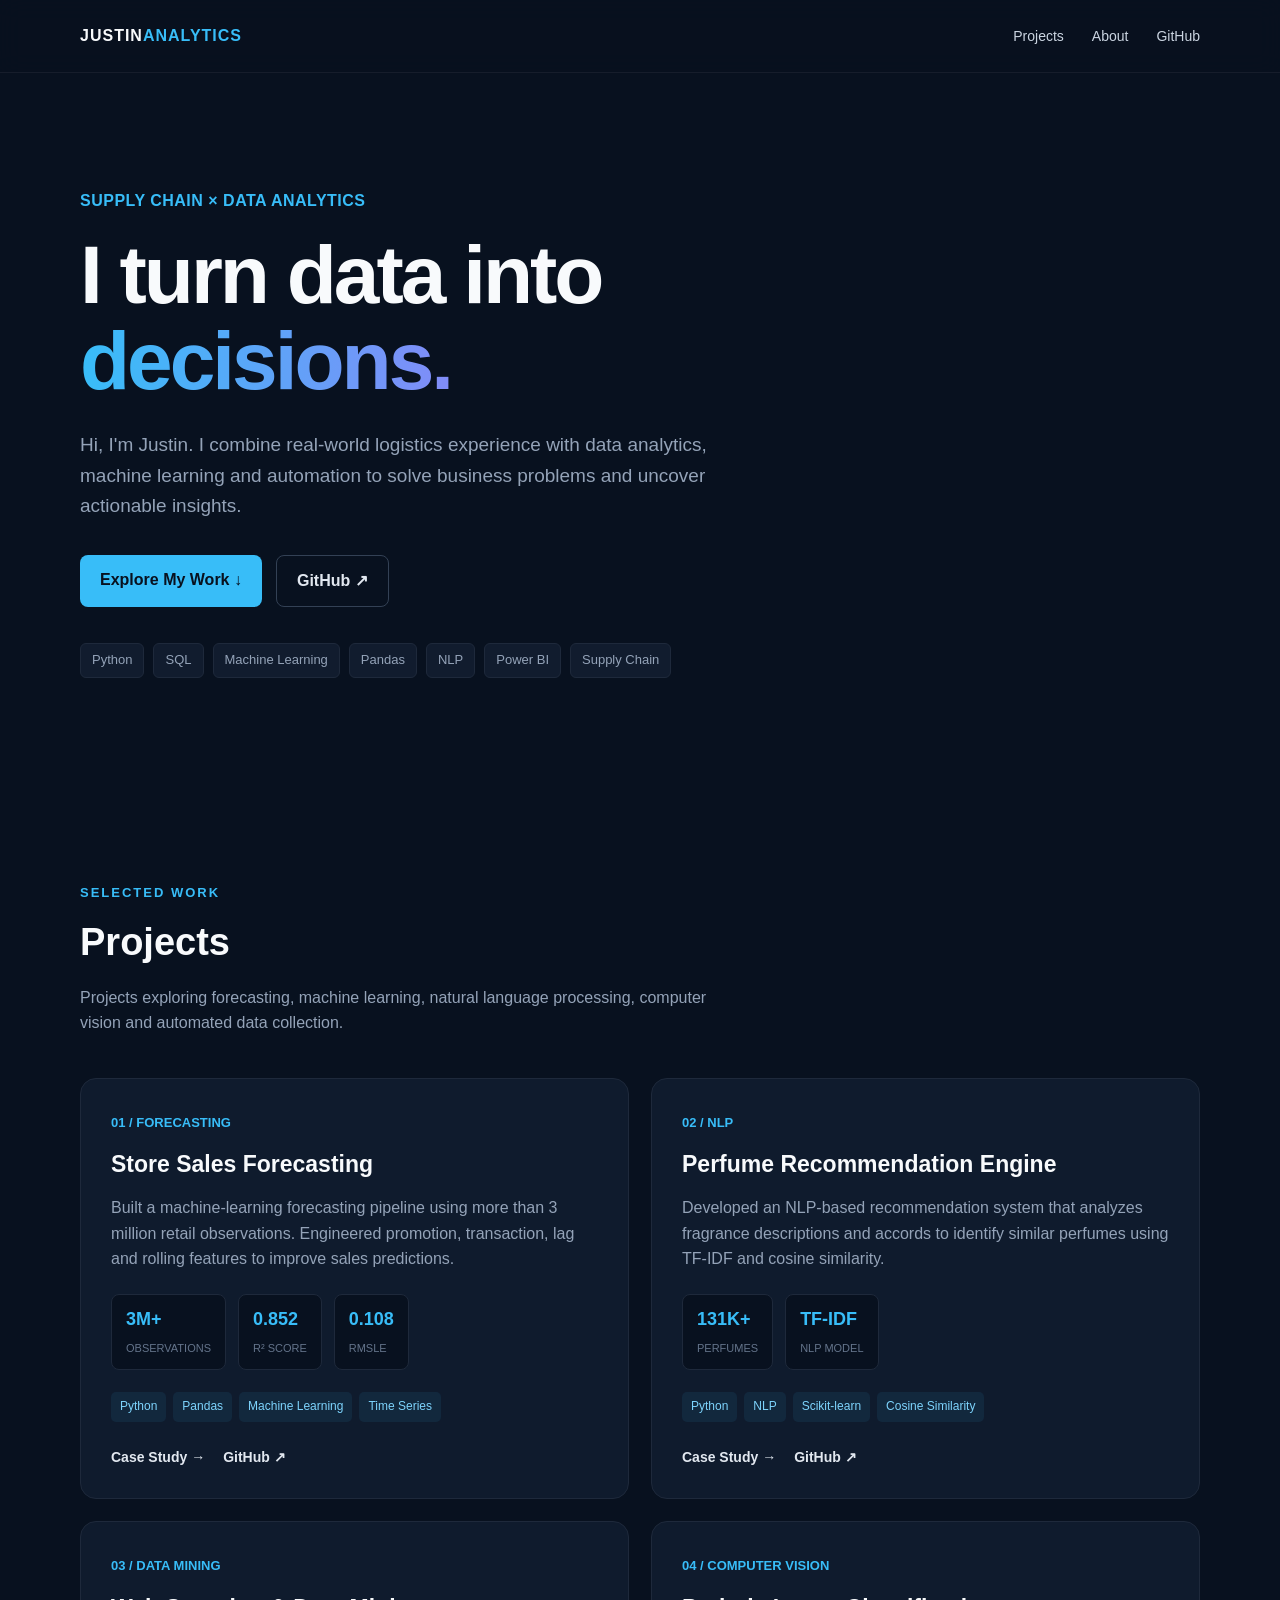
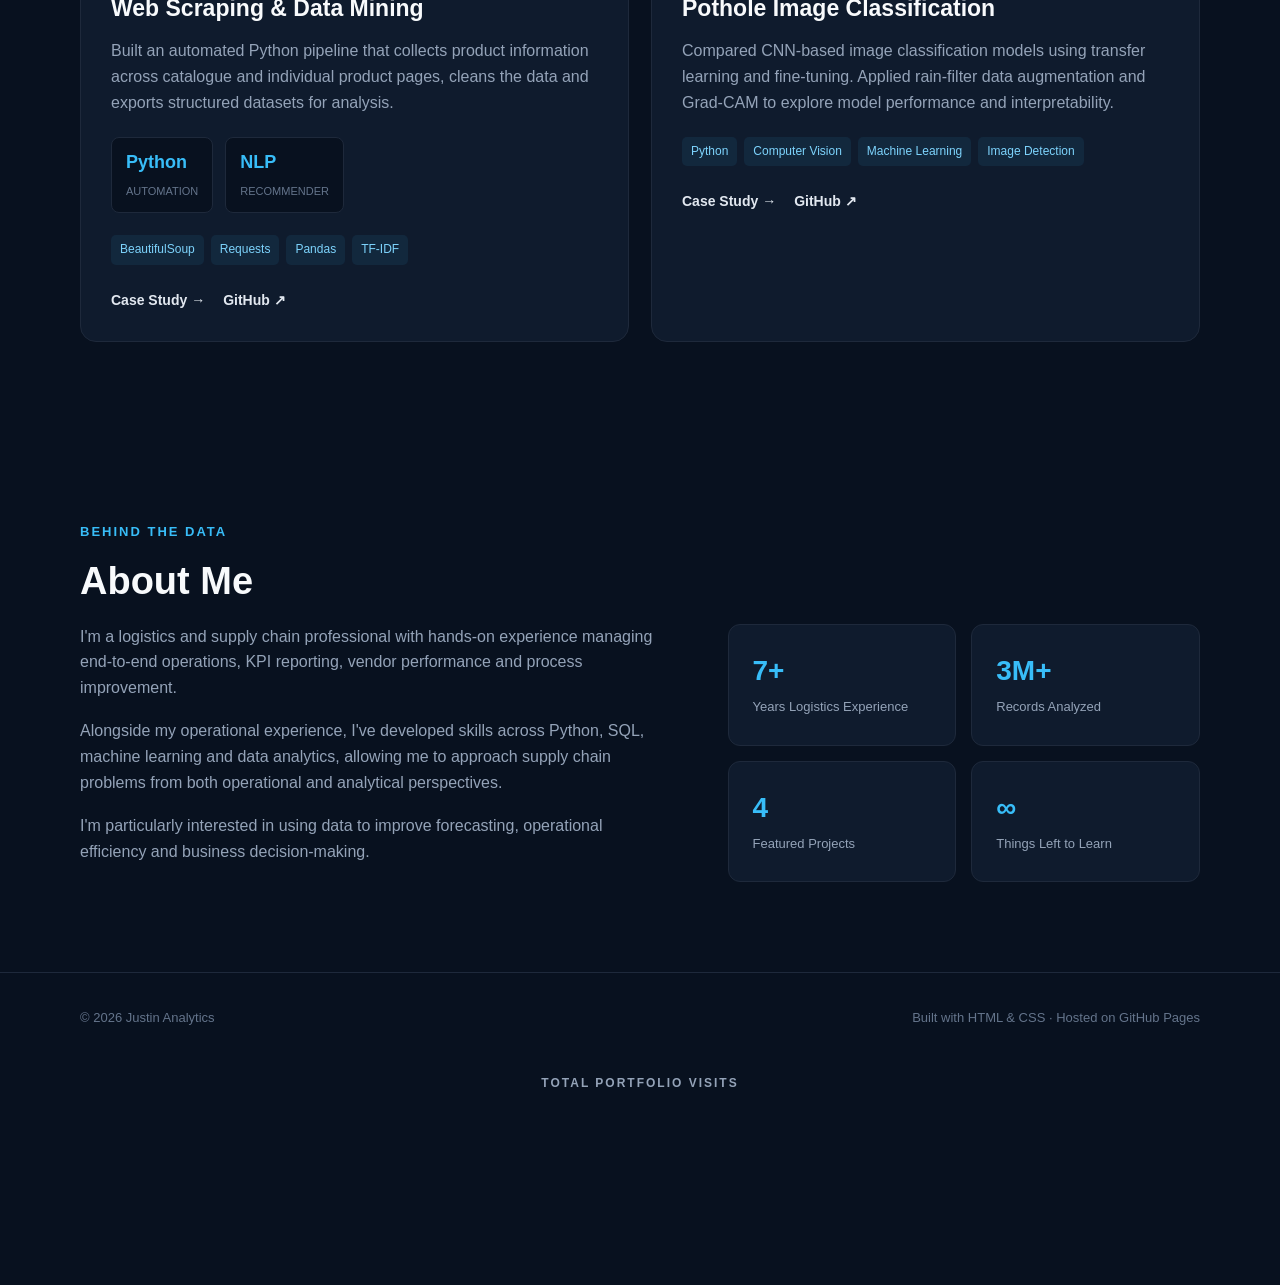
==== commit 79320758: "Update analytics script source to version 5" ====
--- a/index.html
+++ b/index.html
@@ -413,7 +413,7 @@
 <script
     data-goatcounter="https://justinanalytics.goatcounter.com/count"
     async
-    src="https://gc.zgo.at/count.js">
+    src="https://gc.zgo.at/count.v5.js">
 </script>
 
 </body>
--- a/style.css
+++ b/style.css
@@ -715,7 +715,6 @@
     }
 
 }
-
 /* Portfolio Visitor Counter */
 
 .visitor-counter {
@@ -738,17 +737,12 @@
     justify-content: center;
 }
 
-/* GoatCounter widget */
-
-#portfolio-visit-count > div {
-    background: #101b2b !important;
-    border: 1px solid #334155 !important;
-    border-radius: 12px !important;
-    color: #38bdf8 !important;
-    font-family: inherit !important;
-}
-
-#portfolio-visit-count #gcvc-views {
-    color: #38bdf8 !important;
-    font-weight: 700 !important;
-}
+/* GoatCounter iframe */
+
+#portfolio-visit-count iframe {
+    width: 220px;
+    height: 100px;
+    border: none;
+    display: block;
+    margin: 0 auto;
+}
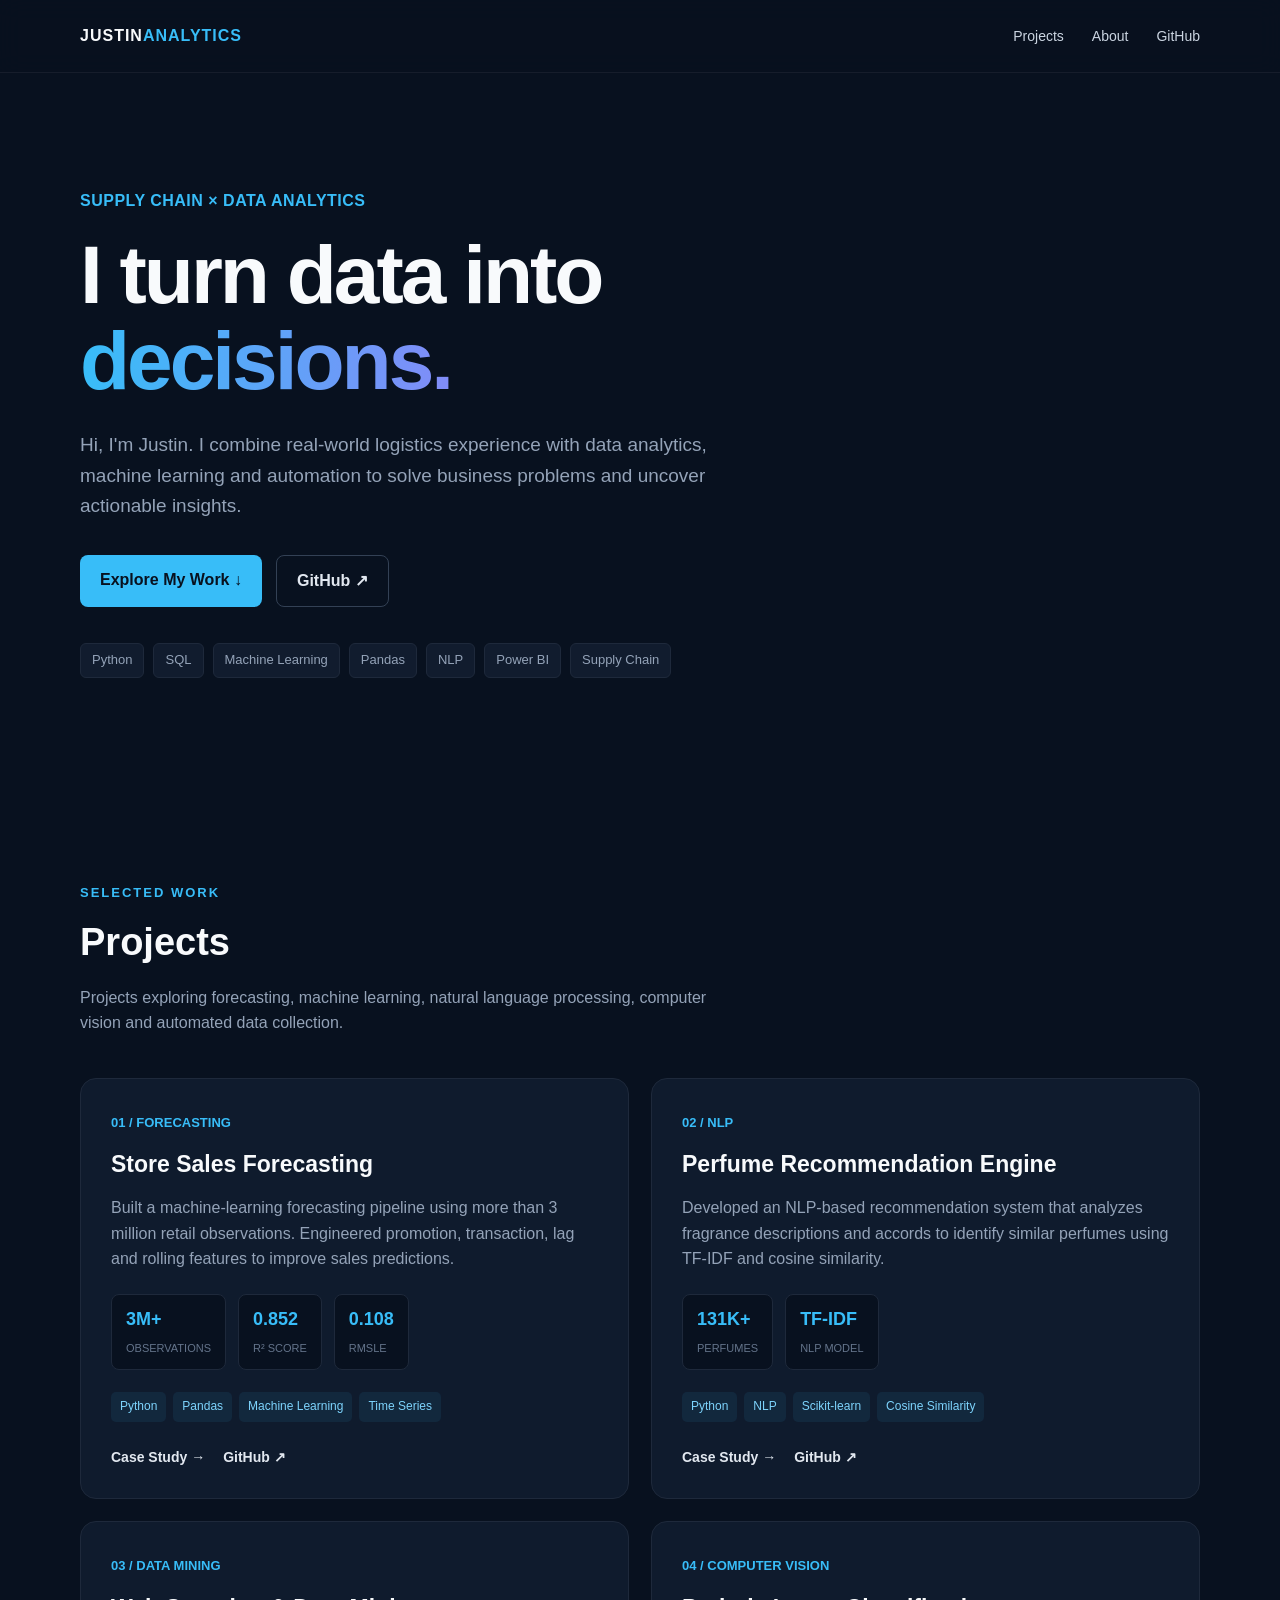
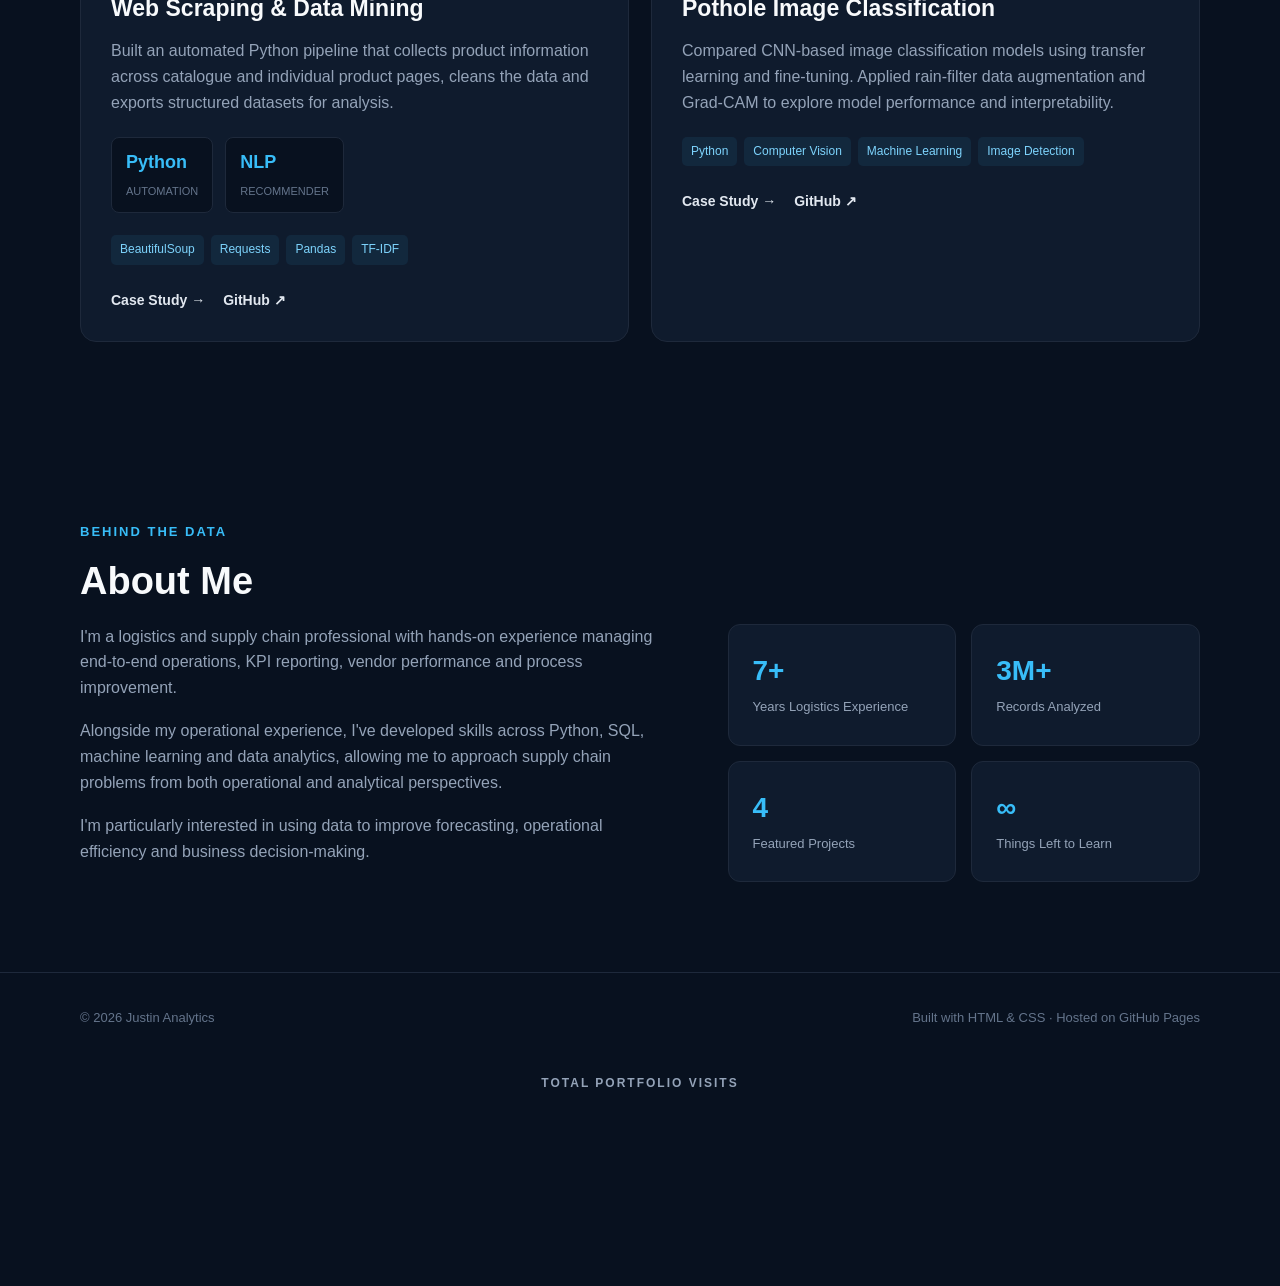
==== commit f3b00c79: "Remove GoatCounter script and add tracking image Removed GoatCounter script and added tracking image" ====
--- a/index.html
+++ b/index.html
@@ -410,11 +410,14 @@
 
     </div>
 </footer>  
-<script
-    data-goatcounter="https://justinanalytics.goatcounter.com/count"
-    async
-    src="https://gc.zgo.at/count.v5.js">
-</script>
-
+<!-- GoatCounter pageview tracking -->
+
+<img
+    src="https://justinanalytics.goatcounter.com/count?p=%2F"
+    alt=""
+    width="1"
+    height="1"
+    style="position:absolute; width:1px; height:1px; opacity:0; pointer-events:none;"
+>
 </body>
 </html>
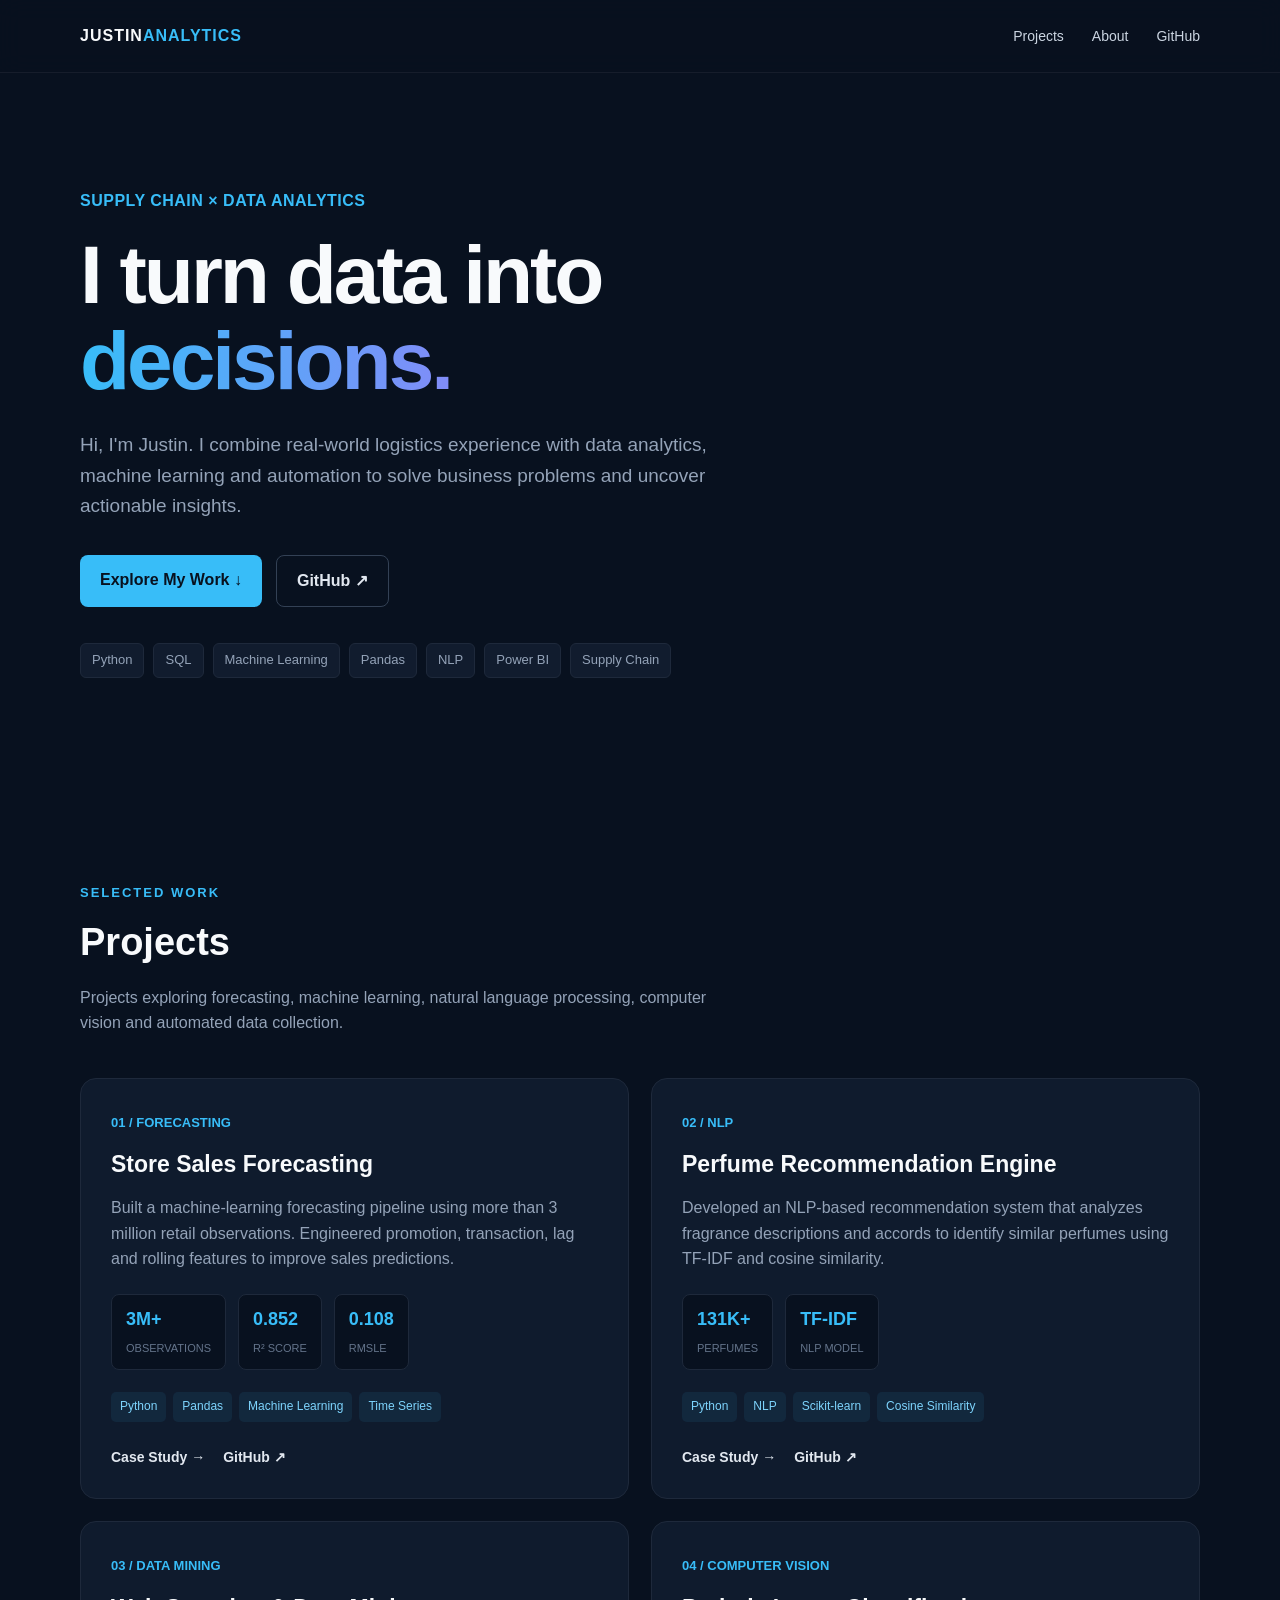
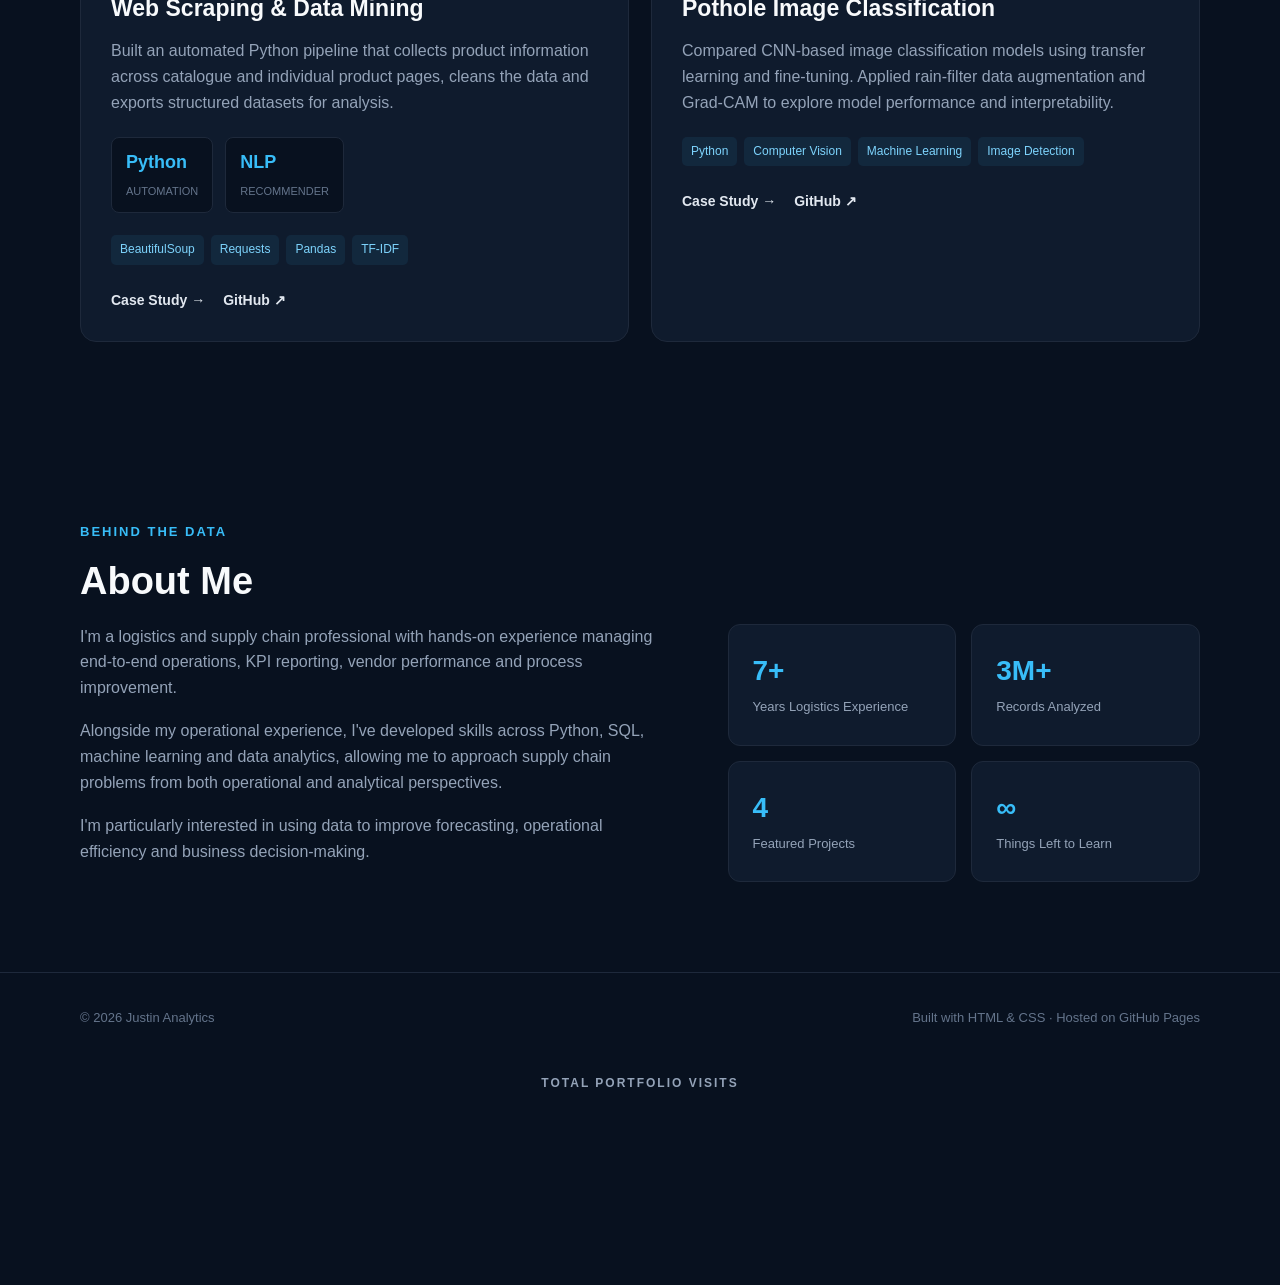
==== commit bfb466b3: "Replace GoatCounter image tracking with script" ====
--- a/index.html
+++ b/index.html
@@ -412,12 +412,10 @@
 </footer>  
 <!-- GoatCounter pageview tracking -->
 
-<img
-    src="https://justinanalytics.goatcounter.com/count?p=%2F"
-    alt=""
-    width="1"
-    height="1"
-    style="position:absolute; width:1px; height:1px; opacity:0; pointer-events:none;"
->
+<script
+    data-goatcounter="https://justinanalytics.goatcounter.com/count"
+    async
+    src="https://gc.zgo.at/count.js">
+</script>
 </body>
 </html>
